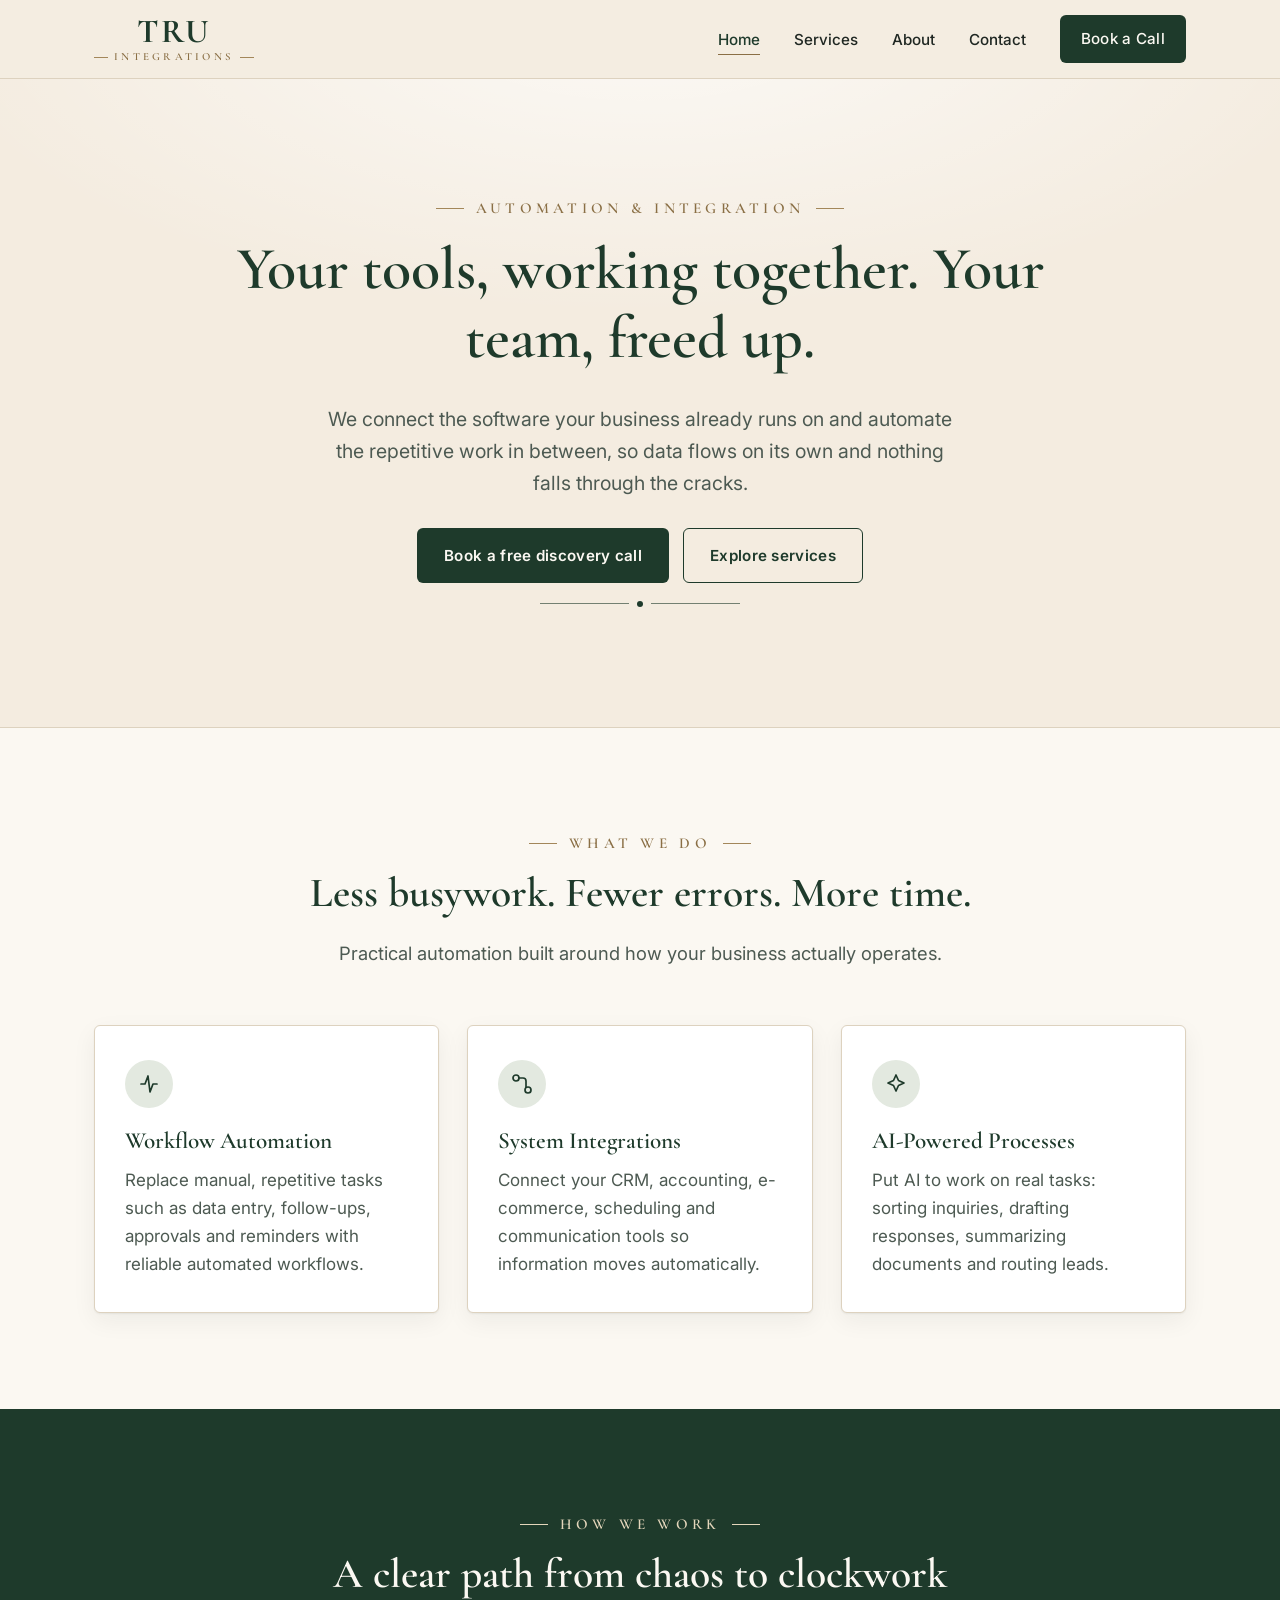
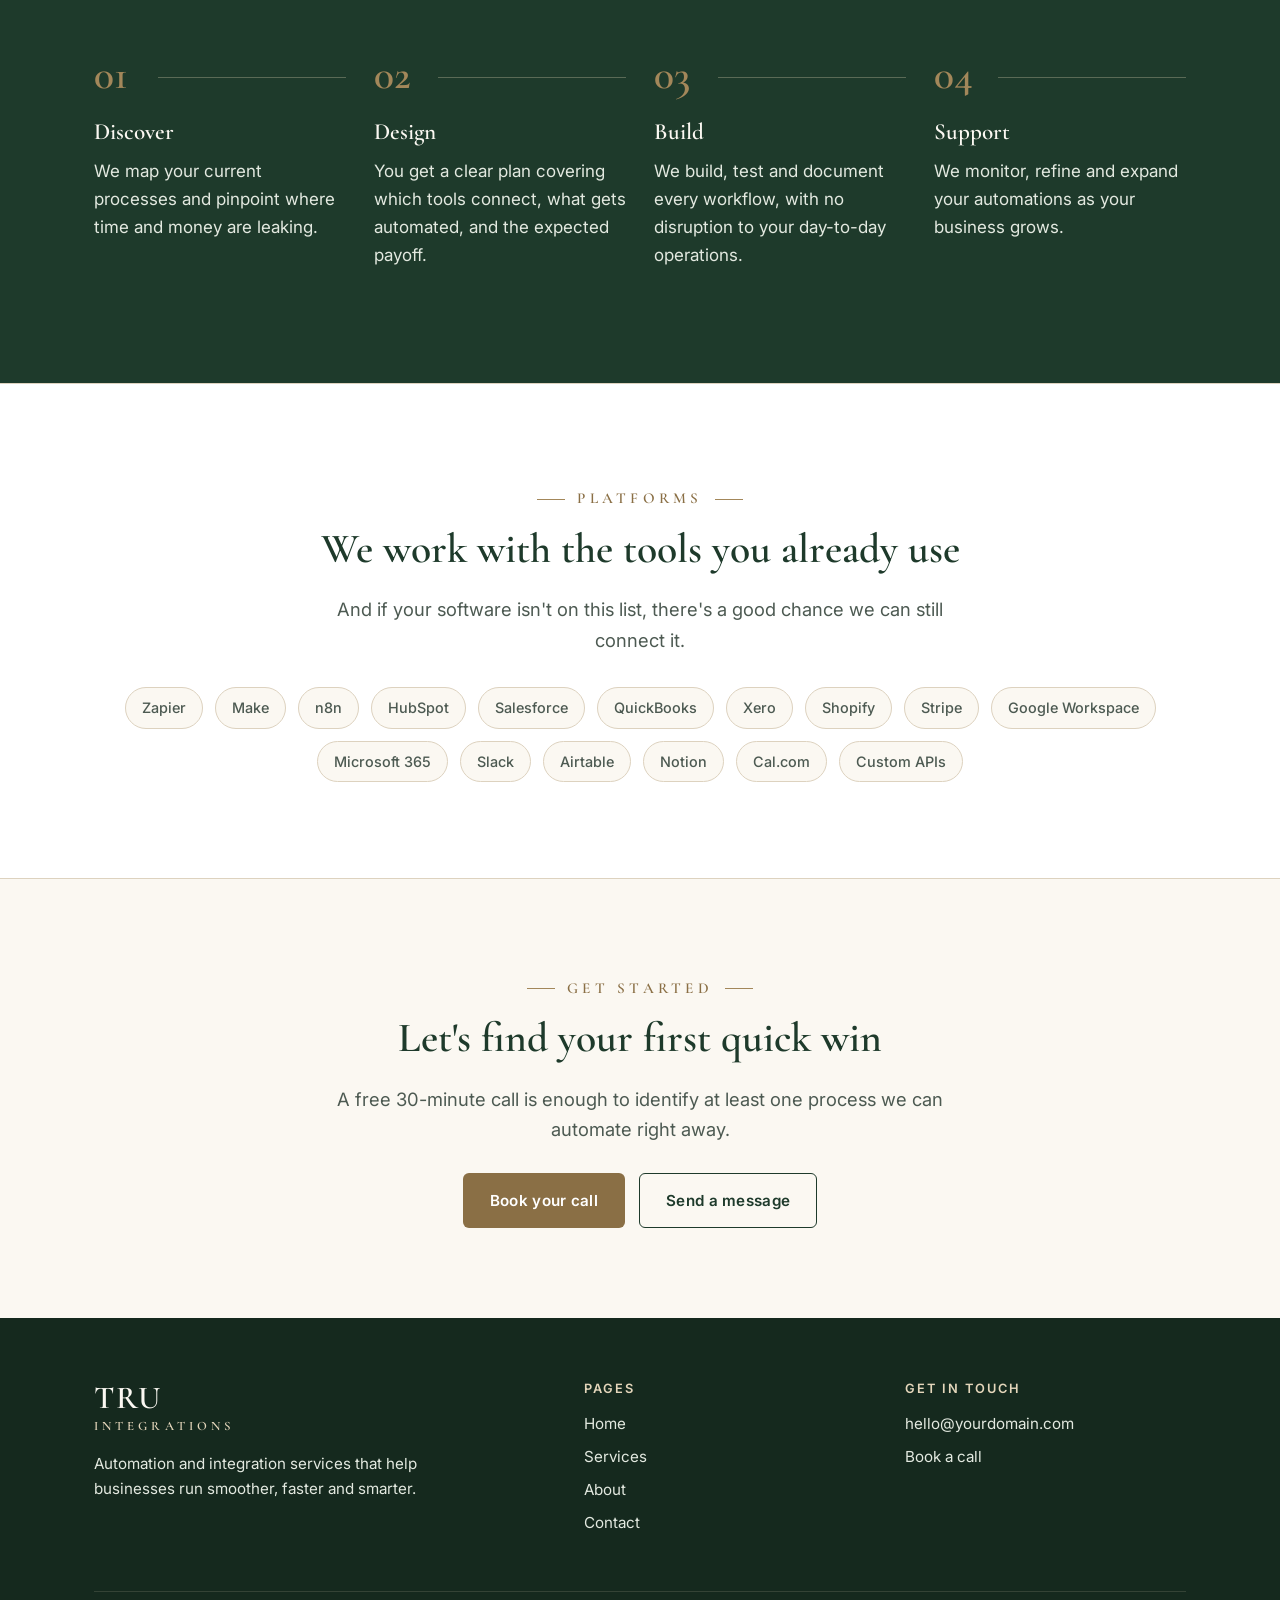
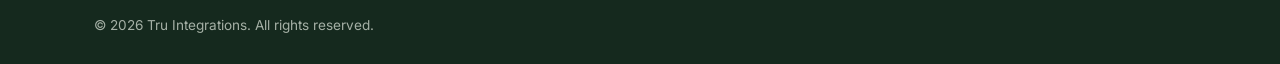
==== index.html @ 7b91d9fc "Initial commit: Tru Integrations static site" ====
<!doctype html>
<html lang="en">
<head>
  <meta charset="utf-8" />
  <meta name="viewport" content="width=device-width, initial-scale=1" />
  <title>Tru Integrations | Business Automation &amp; Integration Services</title>
  <meta name="description" content="Tru Integrations connects your business tools and automates repetitive work, so your team can focus on what matters." />
  <meta property="og:title" content="Tru Integrations" />
  <meta property="og:description" content="Automation and integration services for growing businesses." />
  <meta property="og:image" content="/assets/banner.jpg" />
  <meta name="theme-color" content="#1e3a2b" />
  <link rel="icon" href="/assets/favicon.svg" type="image/svg+xml" />
  <link rel="preconnect" href="https://fonts.googleapis.com" />
  <link rel="preconnect" href="https://fonts.gstatic.com" crossorigin />
  <link href="https://fonts.googleapis.com/css2?family=Cormorant+Garamond:wght@500;600;700&family=Inter:wght@400;500;600&display=swap" rel="stylesheet" />
  <link rel="stylesheet" href="/css/styles.css" />
</head>
<body>

  <header class="site-header">
    <nav class="container nav" aria-label="Main">
      <a class="brand" href="/" aria-label="Tru Integrations home"><span class="wm-top">TRU</span><span class="wm-sub">INTEGRATIONS</span></a>
      <button class="nav-toggle" aria-label="Toggle menu" aria-expanded="false"><span></span><span></span><span></span></button>
      <ul class="nav-links">
        <li><a href="/" aria-current="page">Home</a></li>
        <li><a href="/services.html">Services</a></li>
        <li><a href="/about.html">About</a></li>
        <li><a href="/contact.html">Contact</a></li>
        <li><a class="btn btn-primary" data-book href="/contact.html">Book a Call</a></li>
      </ul>
    </nav>
  </header>

  <main>
    <section class="hero center">
      <div class="container">
        <span class="eyebrow">Automation &amp; Integration</span>
        <h1>Your tools, working together. Your team, freed up.</h1>
        <p class="lede">We connect the software your business already runs on and automate the repetitive work in between, so data flows on its own and nothing falls through the cracks.</p>
        <div class="btn-row">
          <a class="btn btn-primary" data-book href="/contact.html">Book a free discovery call</a>
          <a class="btn btn-outline" href="/services.html">Explore services</a>
        </div>
        <div class="ornament"><span></span><i></i><span></span></div>
      </div>
    </section>

    <section>
      <div class="container">
        <div class="section-head center">
          <span class="eyebrow">What we do</span>
          <h2>Less busywork. Fewer errors. More time.</h2>
          <p class="lede">Practical automation built around how your business actually operates.</p>
        </div>
        <div class="grid grid-3">
          <article class="card">
            <div class="icon"><svg viewBox="0 0 24 24" fill="none" stroke="currentColor" stroke-width="1.7" stroke-linecap="round" stroke-linejoin="round"><path d="M4 12h4l3-8 2 16 3-8h4"/></svg></div>
            <h3>Workflow Automation</h3>
            <p>Replace manual, repetitive tasks such as data entry, follow-ups, approvals and reminders with reliable automated workflows.</p>
          </article>
          <article class="card">
            <div class="icon"><svg viewBox="0 0 24 24" fill="none" stroke="currentColor" stroke-width="1.7" stroke-linecap="round" stroke-linejoin="round"><circle cx="6" cy="6" r="3"/><circle cx="18" cy="18" r="3"/><path d="M9 6h4a3 3 0 0 1 3 3v6"/></svg></div>
            <h3>System Integrations</h3>
            <p>Connect your CRM, accounting, e-commerce, scheduling and communication tools so information moves automatically.</p>
          </article>
          <article class="card">
            <div class="icon"><svg viewBox="0 0 24 24" fill="none" stroke="currentColor" stroke-width="1.7" stroke-linecap="round" stroke-linejoin="round"><path d="M12 3l2.5 5.5L20 11l-5.5 2.5L12 19l-2.5-5.5L4 11l5.5-2.5z"/></svg></div>
            <h3>AI-Powered Processes</h3>
            <p>Put AI to work on real tasks: sorting inquiries, drafting responses, summarizing documents and routing leads.</p>
          </article>
        </div>
      </div>
    </section>

    <section class="section-dark">
      <div class="container">
        <div class="section-head center">
          <span class="eyebrow">How we work</span>
          <h2>A clear path from chaos to clockwork</h2>
        </div>
        <div class="grid grid-4 steps">
          <div class="step">
            <h3>Discover</h3>
            <p>We map your current processes and pinpoint where time and money are leaking.</p>
          </div>
          <div class="step">
            <h3>Design</h3>
            <p>You get a clear plan covering which tools connect, what gets automated, and the expected payoff.</p>
          </div>
          <div class="step">
            <h3>Build</h3>
            <p>We build, test and document every workflow, with no disruption to your day-to-day operations.</p>
          </div>
          <div class="step">
            <h3>Support</h3>
            <p>We monitor, refine and expand your automations as your business grows.</p>
          </div>
        </div>
      </div>
    </section>

    <section class="section-alt">
      <div class="container center">
        <span class="eyebrow">Platforms</span>
        <h2>We work with the tools you already use</h2>
        <p class="lede">And if your software isn't on this list, there's a good chance we can still connect it.</p>
        <div class="tools">
          <span>Zapier</span><span>Make</span><span>n8n</span><span>HubSpot</span><span>Salesforce</span>
          <span>QuickBooks</span><span>Xero</span><span>Shopify</span><span>Stripe</span><span>Google Workspace</span>
          <span>Microsoft 365</span><span>Slack</span><span>Airtable</span><span>Notion</span><span>Cal.com</span>
          <span>Custom APIs</span>
        </div>
      </div>
    </section>

    <section class="cta">
      <div class="container center">
        <span class="eyebrow">Get started</span>
        <h2>Let's find your first quick win</h2>
        <p class="lede">A free 30-minute call is enough to identify at least one process we can automate right away.</p>
        <div class="btn-row">
          <a class="btn btn-gold" data-book href="/contact.html">Book your call</a>
          <a class="btn btn-outline" href="/contact.html">Send a message</a>
        </div>
      </div>
    </section>
  </main>

  <footer class="site-footer">
    <div class="container">
      <div class="footer-grid">
        <div>
          <div class="footer-brand">TRU<small>INTEGRATIONS</small></div>
          <p style="margin-top:18px;max-width:340px">Automation and integration services that help businesses run smoother, faster and smarter.</p>
        </div>
        <div>
          <h4>Pages</h4>
          <ul>
            <li><a href="/">Home</a></li>
            <li><a href="/services.html">Services</a></li>
            <li><a href="/about.html">About</a></li>
            <li><a href="/contact.html">Contact</a></li>
          </ul>
        </div>
        <div>
          <h4>Get in touch</h4>
          <ul>
            <li><a href="mailto:hello@yourdomain.com">hello@yourdomain.com</a></li>
            <li><a data-book href="/contact.html">Book a call</a></li>
          </ul>
        </div>
      </div>
      <div class="footer-bottom">&copy; <span data-year></span> Tru Integrations. All rights reserved.</div>
    </div>
  </footer>

  <script src="/js/config.js"></script>
  <script src="/js/main.js"></script>
</body>
</html>
---- css/styles.css ----
/* ==========================================================
   Tru Integrations — site styles
   Palette pulled from the logo: forest green, antique gold, parchment
   ========================================================== */

:root {
  --green-900: #15291e;
  --green-800: #1e3a2b;   /* logo "TRU" */
  --green-700: #2a4d3a;
  --green-100: #e3e9e0;
  --gold-600: #8a6f45;    /* logo "INTEGRATIONS" */
  --gold-500: #a3875a;
  --gold-200: #e4d6bb;
  --cream-50: #fbf8f2;
  --cream-100: #f4ece0;   /* logo background */
  --cream-200: #ebe0cf;
  --ink: #1f2722;
  --ink-soft: #4d5a52;
  --line: #ddd2bf;
  --white: #ffffff;

  --serif: "Cormorant Garamond", Georgia, "Times New Roman", serif;
  --sans: "Inter", -apple-system, BlinkMacSystemFont, "Segoe UI", Roboto, sans-serif;

  --radius: 6px;
  --shadow: 0 1px 2px rgba(21, 41, 30, 0.06), 0 8px 24px rgba(21, 41, 30, 0.06);
  --max: 1140px;
}

*, *::before, *::after { box-sizing: border-box; }

html { scroll-behavior: smooth; }

body {
  margin: 0;
  font-family: var(--sans);
  font-size: 17px;
  line-height: 1.65;
  color: var(--ink);
  background: var(--cream-50);
  -webkit-font-smoothing: antialiased;
}

img { max-width: 100%; display: block; }

a { color: var(--green-700); }
a:hover { color: var(--gold-600); }

h1, h2, h3, h4 {
  font-family: var(--serif);
  font-weight: 600;
  color: var(--green-800);
  line-height: 1.15;
  margin: 0 0 0.5em;
}
h1 { font-size: clamp(2.4rem, 5vw, 3.75rem); }
h2 { font-size: clamp(1.9rem, 3.4vw, 2.6rem); }
h3 { font-size: 1.45rem; }

p { margin: 0 0 1em; }

.container {
  width: 100%;
  max-width: var(--max);
  margin: 0 auto;
  padding: 0 24px;
}

.eyebrow {
  display: inline-flex;
  align-items: center;
  gap: 12px;
  font-family: var(--serif);
  font-size: 0.95rem;
  font-weight: 600;
  letter-spacing: 0.28em;
  text-transform: uppercase;
  color: var(--gold-600);
  margin-bottom: 14px;
}
.eyebrow::before,
.eyebrow::after {
  content: "";
  width: 28px;
  height: 1px;
  background: var(--gold-500);
}
.eyebrow.left::before { display: none; }

.lede { font-size: 1.15rem; color: var(--ink-soft); max-width: 640px; }
.center { text-align: center; }
.center .lede { margin-left: auto; margin-right: auto; }

/* ---------- Ornamental divider (echoes the logo) ---------- */
.ornament {
  display: flex;
  align-items: center;
  justify-content: center;
  gap: 8px;
  margin: 18px auto 0;
  width: 200px;
}
.ornament span { flex: 1; height: 1px; background: var(--green-800); opacity: .6; }
.ornament i {
  width: 6px; height: 6px; border-radius: 50%;
  background: var(--green-800);
}

/* ---------- Buttons ---------- */
.btn {
  display: inline-block;
  font-family: var(--sans);
  font-size: 0.95rem;
  font-weight: 600;
  letter-spacing: 0.02em;
  text-decoration: none;
  padding: 14px 26px;
  border-radius: var(--radius);
  border: 1px solid transparent;
  cursor: pointer;
  transition: background .2s, color .2s, border-color .2s, transform .2s;
}
.btn:hover { transform: translateY(-1px); }
.btn-primary { background: var(--green-800); color: var(--cream-50); }
.btn-primary:hover { background: var(--green-900); color: var(--white); }
.btn-gold { background: var(--gold-600); color: var(--white); }
.btn-gold:hover { background: #765d37; color: var(--white); }
.btn-outline { border-color: var(--green-800); color: var(--green-800); background: transparent; }
.btn-outline:hover { background: var(--green-800); color: var(--cream-50); }
.btn-light { border-color: var(--gold-200); color: var(--cream-50); background: transparent; }
.btn-light:hover { background: var(--cream-50); color: var(--green-800); }

.btn-row { display: flex; flex-wrap: wrap; gap: 14px; margin-top: 28px; }
.center .btn-row { justify-content: center; }

/* ---------- Header ---------- */
.site-header {
  position: sticky;
  top: 0;
  z-index: 50;
  background: rgba(244, 236, 224, 0.94);
  backdrop-filter: saturate(140%) blur(8px);
  border-bottom: 1px solid var(--line);
}
.nav {
  display: flex;
  align-items: center;
  justify-content: space-between;
  height: 78px;
}
.brand {
  display: inline-flex;
  flex-direction: column;
  align-items: center;
  text-decoration: none;
  line-height: 1;
}
.brand .wm-top {
  font-family: var(--serif);
  font-size: 2.1rem;
  font-weight: 700;
  letter-spacing: 0.08em;
  color: var(--green-800);
}
.brand .wm-sub {
  display: flex;
  align-items: center;
  gap: 6px;
  margin-top: 3px;
  font-family: var(--serif);
  font-size: 0.68rem;
  font-weight: 600;
  letter-spacing: 0.3em;
  color: var(--gold-600);
}
.brand .wm-sub::before,
.brand .wm-sub::after {
  content: "";
  width: 14px;
  height: 1px;
  background: var(--gold-500);
}
.brand:hover .wm-top { color: var(--green-900); }
.nav-links {
  display: flex;
  align-items: center;
  gap: 34px;
  list-style: none;
  margin: 0;
  padding: 0;
}
.nav-links a {
  font-size: 0.95rem;
  font-weight: 500;
  color: var(--ink);
  text-decoration: none;
  position: relative;
  padding: 6px 0;
}
.nav-links a::after {
  content: "";
  position: absolute;
  left: 0; right: 0; bottom: 0;
  height: 1px;
  background: var(--gold-600);
  transform: scaleX(0);
  transition: transform .2s;
}
.nav-links a:hover::after,
.nav-links a[aria-current="page"]::after { transform: scaleX(1); }
.nav-links a[aria-current="page"] { color: var(--green-800); }
.nav-links .btn { padding: 10px 20px; color: var(--cream-50); }
.nav-links .btn::after { display: none; }

.nav-toggle {
  display: none;
  background: none;
  border: 0;
  padding: 8px;
  cursor: pointer;
}
.nav-toggle span {
  display: block;
  width: 24px;
  height: 2px;
  margin: 5px 0;
  background: var(--green-800);
  transition: transform .2s, opacity .2s;
}

@media (max-width: 860px) {
  .nav-toggle { display: block; }
  .nav-links {
    position: absolute;
    top: 78px; left: 0; right: 0;
    flex-direction: column;
    align-items: stretch;
    gap: 0;
    background: var(--cream-100);
    border-bottom: 1px solid var(--line);
    padding: 8px 24px 20px;
    display: none;
  }
  .nav-links.open { display: flex; }
  .nav-links li a { display: block; padding: 14px 0; border-bottom: 1px solid var(--line); }
  .nav-links li:last-child a { border: 0; margin-top: 14px; text-align: center; }
  .nav-toggle[aria-expanded="true"] span:nth-child(1) { transform: translateY(7px) rotate(45deg); }
  .nav-toggle[aria-expanded="true"] span:nth-child(2) { opacity: 0; }
  .nav-toggle[aria-expanded="true"] span:nth-child(3) { transform: translateY(-7px) rotate(-45deg); }
}

/* ---------- Hero ---------- */
.hero {
  background:
    radial-gradient(1200px 500px at 50% -10%, rgba(255,255,255,.7), transparent 60%),
    var(--cream-100);
  padding: 110px 0 120px;
  border-bottom: 1px solid var(--line);
}
.hero h1 { max-width: 820px; margin-left: auto; margin-right: auto; }
.hero .lede { font-size: 1.22rem; }

.page-hero {
  background: var(--cream-100);
  padding: 80px 0 70px;
  border-bottom: 1px solid var(--line);
}

/* ---------- Sections ---------- */
section { padding: 96px 0; }
.section-alt { background: var(--white); border-top: 1px solid var(--line); border-bottom: 1px solid var(--line); }
.section-dark {
  background: var(--green-800);
  color: var(--cream-100);
}
.section-dark h2, .section-dark h3 { color: var(--cream-50); }
.section-dark .eyebrow { color: var(--gold-200); }
.section-dark .eyebrow::before, .section-dark .eyebrow::after { background: var(--gold-200); }
.section-dark .lede { color: var(--green-100); }

.section-head { margin-bottom: 56px; }

/* ---------- Cards / grids ---------- */
.grid { display: grid; gap: 28px; }
.grid-3 { grid-template-columns: repeat(3, 1fr); }
.grid-2 { grid-template-columns: repeat(2, 1fr); }
@media (max-width: 960px) { .grid-3 { grid-template-columns: repeat(2, 1fr); } }
@media (max-width: 680px) { .grid-3, .grid-2 { grid-template-columns: 1fr; } }

.card {
  background: var(--white);
  border: 1px solid var(--line);
  border-radius: var(--radius);
  padding: 34px 30px;
  box-shadow: var(--shadow);
  transition: transform .2s, border-color .2s;
}
.card:hover { transform: translateY(-3px); border-color: var(--gold-500); }
.card p { color: var(--ink-soft); margin-bottom: 0; }
.card .icon {
  width: 48px; height: 48px;
  display: grid; place-items: center;
  border-radius: 50%;
  background: var(--green-100);
  color: var(--green-800);
  margin-bottom: 20px;
}
.card .icon svg { width: 24px; height: 24px; }

/* ---------- Steps ---------- */
.steps { counter-reset: step; }
.step { position: relative; padding-top: 64px; }
.step::before {
  counter-increment: step;
  content: "0" counter(step);
  position: absolute;
  top: 0; left: 0;
  font-family: var(--serif);
  font-size: 2.6rem;
  font-weight: 600;
  color: var(--gold-500);
  line-height: 1;
}
.step::after {
  content: "";
  position: absolute;
  top: 22px; left: 64px; right: 0;
  height: 1px;
  background: var(--line);
}
.section-dark .step::after { background: rgba(228, 214, 187, .3); }
.section-dark .step p { color: var(--green-100); }
.grid-4 { grid-template-columns: repeat(4, 1fr); }
@media (max-width: 960px) { .grid-4 { grid-template-columns: repeat(2, 1fr); } }
@media (max-width: 560px) { .grid-4 { grid-template-columns: 1fr; } }

/* ---------- Tool strip ---------- */
.tools {
  display: flex;
  flex-wrap: wrap;
  justify-content: center;
  gap: 12px;
  margin-top: 32px;
}
.tools span {
  font-size: 0.9rem;
  font-weight: 500;
  padding: 8px 16px;
  border: 1px solid var(--line);
  border-radius: 999px;
  background: var(--cream-50);
  color: var(--ink-soft);
}

/* ---------- Services detail ---------- */
.service {
  display: grid;
  grid-template-columns: 1fr 1.3fr;
  gap: 56px;
  padding: 56px 0;
  border-bottom: 1px solid var(--line);
}
.service:last-child { border-bottom: 0; }
.service .num {
  font-family: var(--serif);
  font-size: 1rem;
  letter-spacing: 0.2em;
  color: var(--gold-600);
}
.service ul { margin: 0; padding: 0; list-style: none; }
.service li {
  position: relative;
  padding: 10px 0 10px 28px;
  border-bottom: 1px dashed var(--line);
  color: var(--ink-soft);
}
.service li:last-child { border-bottom: 0; }
.service li::before {
  content: "";
  position: absolute;
  left: 4px; top: 20px;
  width: 7px; height: 7px;
  border-radius: 50%;
  background: var(--gold-500);
}
@media (max-width: 800px) { .service { grid-template-columns: 1fr; gap: 20px; } }

/* ---------- About ---------- */
.split {
  display: grid;
  grid-template-columns: 1fr 1fr;
  gap: 64px;
  align-items: center;
}
@media (max-width: 860px) { .split { grid-template-columns: 1fr; gap: 36px; } }
.frame {
  border: 1px solid var(--line);
  padding: 14px;
  background: var(--white);
  border-radius: var(--radius);
  box-shadow: var(--shadow);
}
.frame img { border-radius: 3px; }

.values .card h3 { font-size: 1.3rem; }

/* ---------- CTA band ---------- */
.cta {
  text-align: center;
  padding: 90px 0;
}

/* ---------- Contact ---------- */
.contact-grid {
  display: grid;
  grid-template-columns: 1.1fr 0.9fr;
  gap: 48px;
  align-items: start;
}
@media (max-width: 900px) { .contact-grid { grid-template-columns: 1fr; } }

.form-card { padding: 40px; }
.form-card:hover { transform: none; }
.field { margin-bottom: 20px; }
.field-row { display: grid; grid-template-columns: 1fr 1fr; gap: 18px; }
@media (max-width: 560px) { .field-row { grid-template-columns: 1fr; } }
label {
  display: block;
  font-size: 0.88rem;
  font-weight: 600;
  margin-bottom: 6px;
  color: var(--green-800);
}
label .opt { font-weight: 400; color: var(--ink-soft); }
input, select, textarea {
  width: 100%;
  font: inherit;
  font-size: 1rem;
  color: var(--ink);
  padding: 12px 14px;
  background: var(--cream-50);
  border: 1px solid var(--line);
  border-radius: var(--radius);
  transition: border-color .2s, box-shadow .2s;
}
textarea { min-height: 140px; resize: vertical; }
input:focus, select:focus, textarea:focus {
  outline: none;
  border-color: var(--green-700);
  box-shadow: 0 0 0 3px rgba(42, 77, 58, .15);
  background: var(--white);
}
.hidden { position: absolute; left: -9999px; }

.form-status {
  display: none;
  margin-top: 18px;
  padding: 14px 16px;
  border-radius: var(--radius);
  font-size: 0.95rem;
}
.form-status.success { display: block; background: var(--green-100); color: var(--green-800); }
.form-status.error { display: block; background: #f6e3dc; color: #7a2e17; }

.side-card { background: var(--green-800); color: var(--cream-100); border: 0; }
.side-card:hover { transform: none; }
.side-card h3 { color: var(--cream-50); }
.side-card p { color: var(--green-100); }
.side-card + .side-card { margin-top: 24px; }
.side-card a { color: var(--gold-200); }
.contact-list { list-style: none; padding: 0; margin: 18px 0 0; }
.contact-list li { padding: 8px 0; border-top: 1px solid rgba(228, 214, 187, .2); }

.cal-embed {
  margin-top: 40px;
  min-height: 640px;
  border: 1px solid var(--line);
  border-radius: var(--radius);
  background: var(--white);
  overflow: hidden;
}

/* ---------- Footer ---------- */
.site-footer {
  background: var(--green-900);
  color: var(--green-100);
  padding: 64px 0 28px;
  font-size: 0.95rem;
}
.footer-grid {
  display: grid;
  grid-template-columns: 1.6fr 1fr 1fr;
  gap: 40px;
}
@media (max-width: 760px) { .footer-grid { grid-template-columns: 1fr; } }
.footer-brand {
  font-family: var(--serif);
  font-size: 2rem;
  font-weight: 600;
  color: var(--cream-50);
  letter-spacing: 0.06em;
  line-height: 1;
}
.footer-brand small {
  display: block;
  font-size: 0.8rem;
  letter-spacing: 0.32em;
  color: var(--gold-200);
  margin-top: 6px;
}
.site-footer h4 {
  font-family: var(--sans);
  font-size: 0.8rem;
  letter-spacing: 0.16em;
  text-transform: uppercase;
  color: var(--gold-200);
  margin-bottom: 14px;
}
.site-footer ul { list-style: none; margin: 0; padding: 0; }
.site-footer li { margin-bottom: 8px; }
.site-footer a { color: var(--green-100); text-decoration: none; }
.site-footer a:hover { color: var(--white); }
.footer-bottom {
  margin-top: 48px;
  padding-top: 22px;
  border-top: 1px solid rgba(228, 214, 187, .15);
  font-size: 0.85rem;
  color: rgba(227, 233, 224, .7);
}
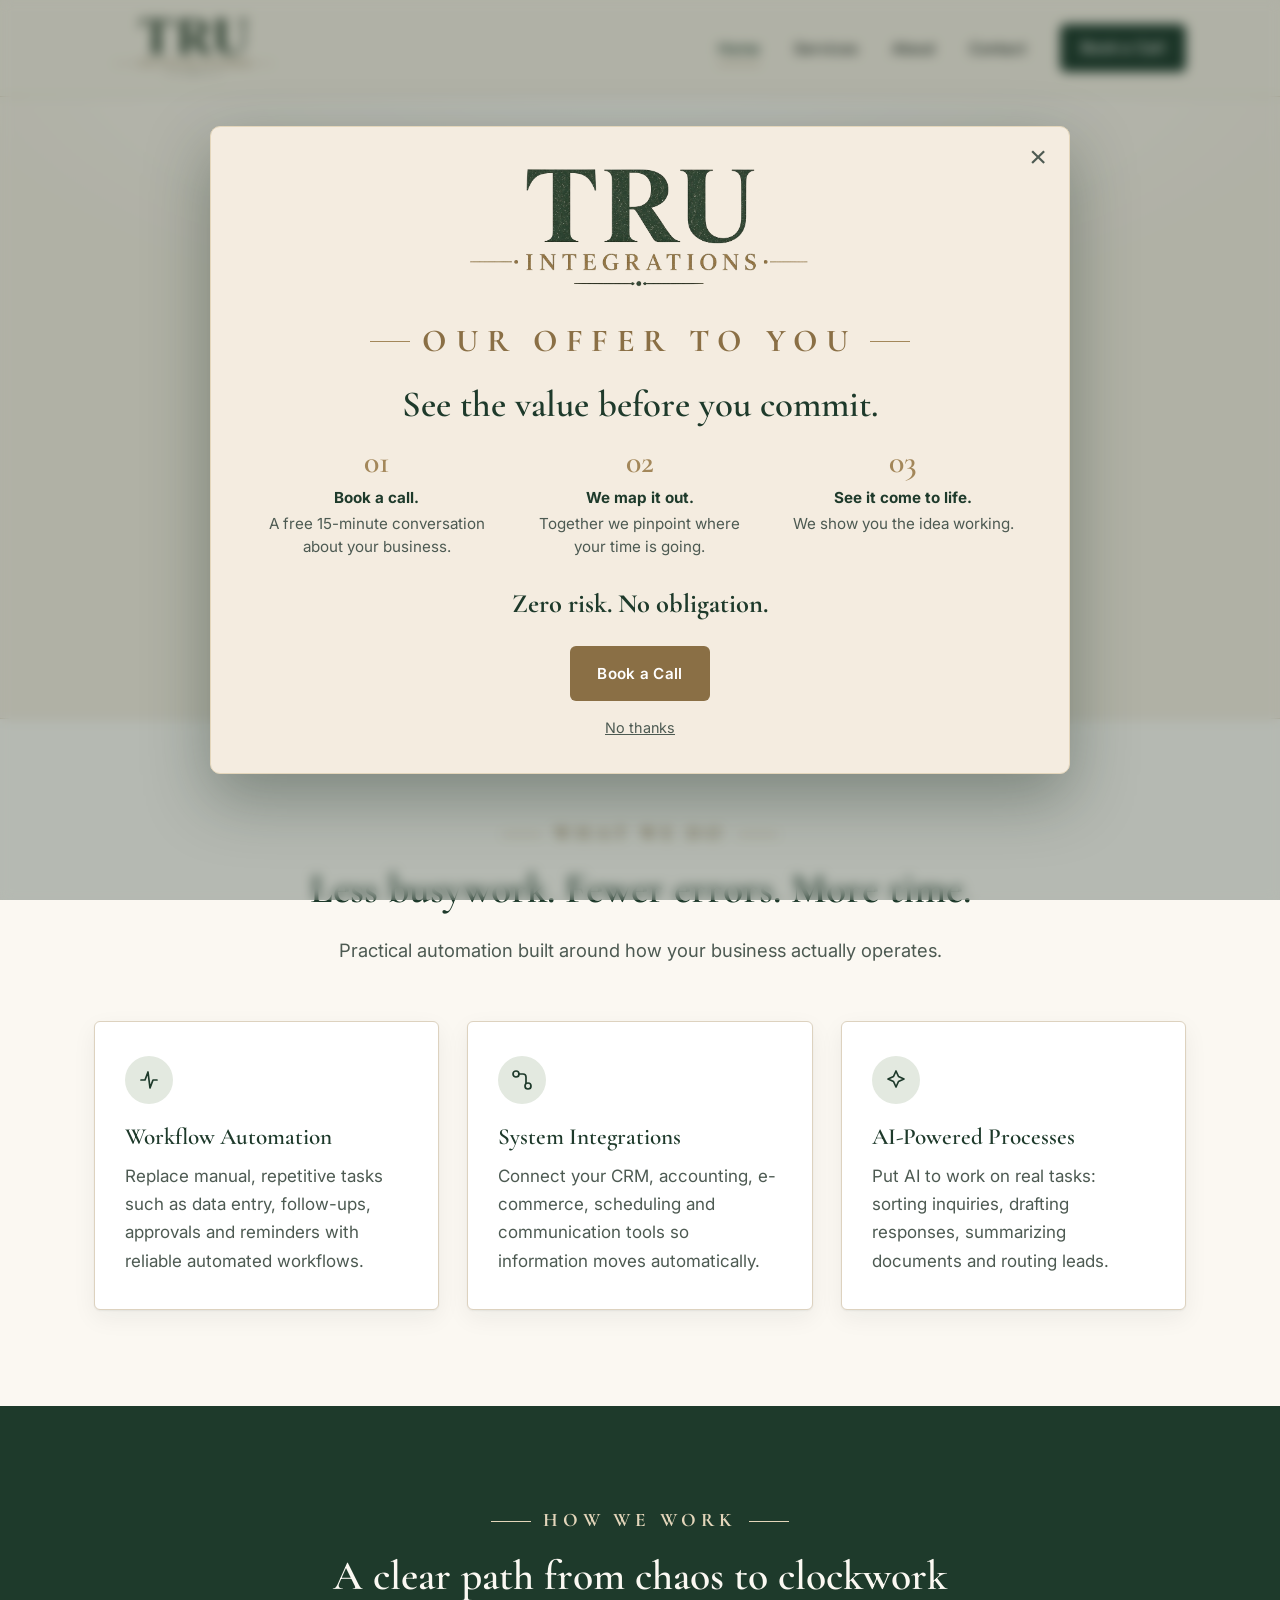
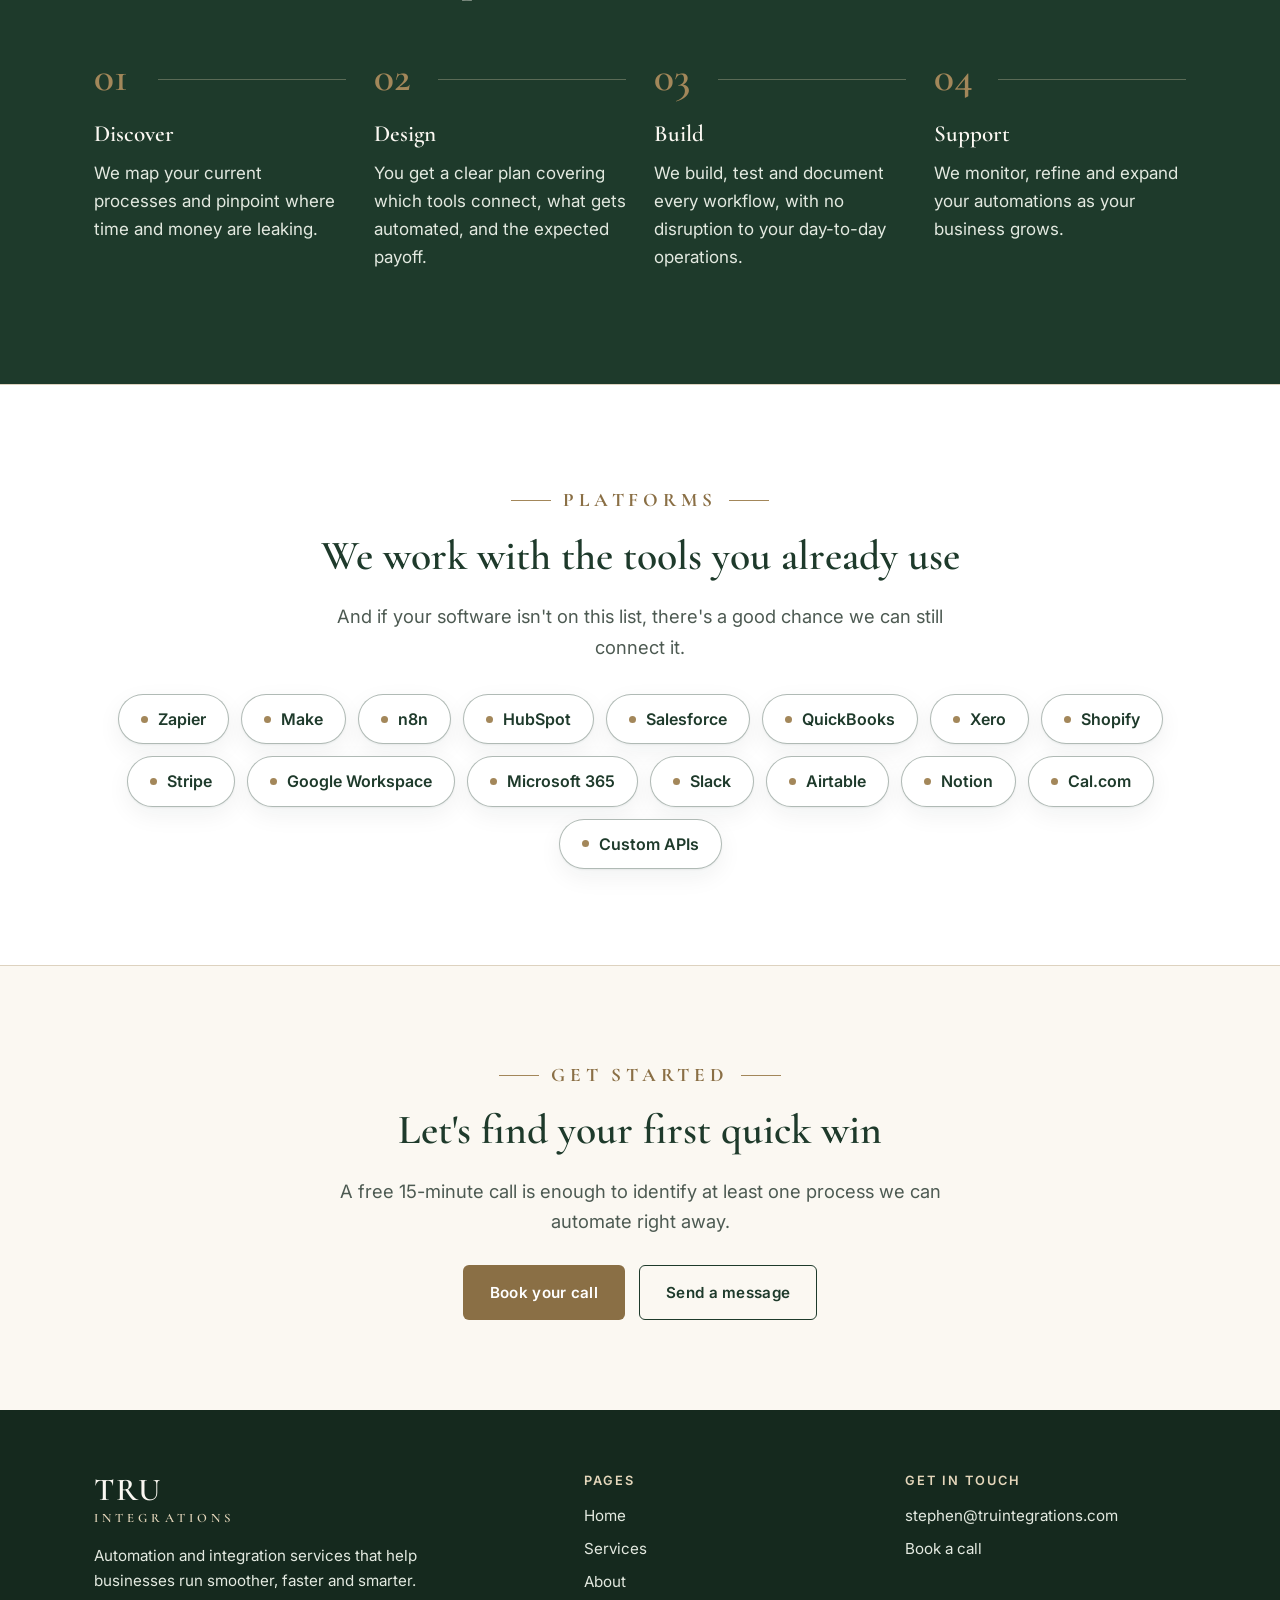
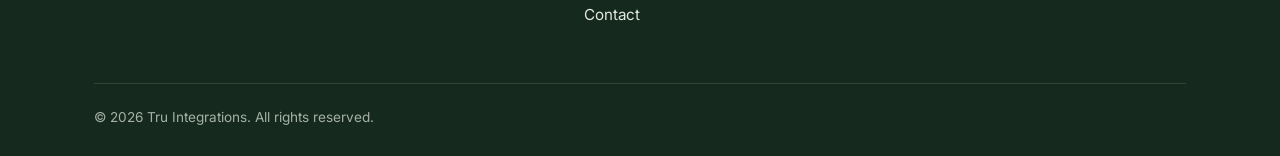
==== commit 0c0d06c9: "Refresh site: new logo, copy, offer pop-up, founder photo, contact layout - Header uses new logo ima" ====
--- a/index.html
+++ b/index.html
@@ -19,7 +19,7 @@
 
   <header class="site-header">
     <nav class="container nav" aria-label="Main">
-      <a class="brand" href="/" aria-label="Tru Integrations home"><span class="wm-top">TRU</span><span class="wm-sub">INTEGRATIONS</span></a>
+      <a class="brand" href="/" aria-label="Tru Integrations home"><img src="/assets/logo.png" alt="Tru Integrations" width="1364" height="409" /></a>
       <button class="nav-toggle" aria-label="Toggle menu" aria-expanded="false"><span></span><span></span><span></span></button>
       <ul class="nav-links">
         <li><a href="/" aria-current="page">Home</a></li>
@@ -35,8 +35,8 @@
     <section class="hero center">
       <div class="container">
         <span class="eyebrow">Automation &amp; Integration</span>
-        <h1>Your tools, working together. Your team, freed up.</h1>
-        <p class="lede">We connect the software your business already runs on and automate the repetitive work in between, so data flows on its own and nothing falls through the cracks.</p>
+        <h1>Reclaim your time. Reinvest it for growth.</h1>
+        <p class="lede">Thoughtful integration and automation that brings your systems into step, so your business runs clear, quiet and efficient.</p>
         <div class="btn-row">
           <a class="btn btn-primary" data-book href="/contact.html">Book a free discovery call</a>
           <a class="btn btn-outline" href="/services.html">Explore services</a>
@@ -117,7 +117,7 @@
       <div class="container center">
         <span class="eyebrow">Get started</span>
         <h2>Let's find your first quick win</h2>
-        <p class="lede">A free 30-minute call is enough to identify at least one process we can automate right away.</p>
+        <p class="lede">A free 15-minute call is enough to identify at least one process we can automate right away.</p>
         <div class="btn-row">
           <a class="btn btn-gold" data-book href="/contact.html">Book your call</a>
           <a class="btn btn-outline" href="/contact.html">Send a message</a>
@@ -145,7 +145,7 @@
         <div>
           <h4>Get in touch</h4>
           <ul>
-            <li><a href="mailto:hello@yourdomain.com">hello@yourdomain.com</a></li>
+            <li><a href="mailto:stephen@truintegrations.com">stephen@truintegrations.com</a></li>
             <li><a data-book href="/contact.html">Book a call</a></li>
           </ul>
         </div>
--- a/css/styles.css
+++ b/css/styles.css
@@ -41,7 +41,7 @@
   -webkit-font-smoothing: antialiased;
 }
 
-img { max-width: 100%; display: block; }
+img { max-width: 100%; height: auto; display: block; }
 
 a { color: var(--green-700); }
 a:hover { color: var(--gold-600); }
@@ -71,17 +71,17 @@
   align-items: center;
   gap: 12px;
   font-family: var(--serif);
-  font-size: 0.95rem;
-  font-weight: 600;
-  letter-spacing: 0.28em;
+  font-size: 1.2rem;
+  font-weight: 700;
+  letter-spacing: 0.26em;
   text-transform: uppercase;
   color: var(--gold-600);
-  margin-bottom: 14px;
+  margin-bottom: 16px;
 }
 .eyebrow::before,
 .eyebrow::after {
   content: "";
-  width: 28px;
+  width: 40px;
   height: 1px;
   background: var(--gold-500);
 }
@@ -146,7 +146,7 @@
   display: flex;
   align-items: center;
   justify-content: space-between;
-  height: 78px;
+  height: 96px;
 }
 .brand {
   display: inline-flex;
@@ -155,32 +155,12 @@
   text-decoration: none;
   line-height: 1;
 }
-.brand .wm-top {
-  font-family: var(--serif);
-  font-size: 2.1rem;
-  font-weight: 700;
-  letter-spacing: 0.08em;
-  color: var(--green-800);
-}
-.brand .wm-sub {
-  display: flex;
-  align-items: center;
-  gap: 6px;
-  margin-top: 3px;
-  font-family: var(--serif);
-  font-size: 0.68rem;
-  font-weight: 600;
-  letter-spacing: 0.3em;
-  color: var(--gold-600);
-}
-.brand .wm-sub::before,
-.brand .wm-sub::after {
-  content: "";
-  width: 14px;
-  height: 1px;
-  background: var(--gold-500);
-}
-.brand:hover .wm-top { color: var(--green-900); }
+.brand img {
+  height: 60px;
+  width: auto;
+  transition: opacity .2s;
+}
+.brand:hover img { opacity: .85; }
 .nav-links {
   display: flex;
   align-items: center;
@@ -230,9 +210,10 @@
 
 @media (max-width: 860px) {
   .nav-toggle { display: block; }
+  .brand img { height: 50px; }
   .nav-links {
     position: absolute;
-    top: 78px; left: 0; right: 0;
+    top: 96px; left: 0; right: 0;
     flex-direction: column;
     align-items: stretch;
     gap: 0;
@@ -257,7 +238,7 @@
   padding: 110px 0 120px;
   border-bottom: 1px solid var(--line);
 }
-.hero h1 { max-width: 820px; margin-left: auto; margin-right: auto; }
+.hero h1 { text-wrap: balance; max-width: 820px; margin-left: auto; margin-right: auto; }
 .hero .lede { font-size: 1.22rem; }
 
 .page-hero {
@@ -343,14 +324,32 @@
   margin-top: 32px;
 }
 .tools span {
-  font-size: 0.9rem;
-  font-weight: 500;
-  padding: 8px 16px;
-  border: 1px solid var(--line);
+  display: inline-flex;
+  align-items: center;
+  gap: 10px;
+  font-size: 1rem;
+  font-weight: 600;
+  padding: 11px 22px;
+  border: 1px solid rgba(30, 58, 43, .35);
   border-radius: 999px;
-  background: var(--cream-50);
-  color: var(--ink-soft);
-}
+  background: var(--white);
+  color: var(--green-800);
+  box-shadow: var(--shadow);
+  transition: transform .2s, background .2s, color .2s, border-color .2s;
+}
+.tools span::before {
+  content: "";
+  width: 7px; height: 7px;
+  border-radius: 50%;
+  background: var(--gold-500);
+}
+.tools span:hover {
+  transform: translateY(-2px);
+  background: var(--green-800);
+  border-color: var(--green-800);
+  color: var(--cream-50);
+}
+.tools span:hover::before { background: var(--gold-200); }
 
 /* ---------- Services detail ---------- */
 .service {
@@ -363,9 +362,11 @@
 .service:last-child { border-bottom: 0; }
 .service .num {
   font-family: var(--serif);
-  font-size: 1rem;
-  letter-spacing: 0.2em;
-  color: var(--gold-600);
+  font-size: 2rem;
+  font-weight: 600;
+  line-height: 1;
+  color: var(--gold-500);
+  margin-bottom: 14px;
 }
 .service ul { margin: 0; padding: 0; list-style: none; }
 .service li {
@@ -401,6 +402,36 @@
   box-shadow: var(--shadow);
 }
 .frame img { border-radius: 3px; }
+.founder {
+  margin: 0;
+  padding: 0;
+  border: 0;
+  background: none;
+  box-shadow: none;
+}
+.founder img { border-radius: 0; }
+.founder figcaption {
+  padding: 20px 0 8px;
+  text-align: center;
+}
+.founder-name {
+  display: block;
+  font-family: var(--serif);
+  font-size: 1.9rem;
+  font-weight: 600;
+  line-height: 1.1;
+  color: var(--green-800);
+}
+.founder-role {
+  display: block;
+  margin-top: 6px;
+  font-family: var(--serif);
+  font-size: 0.95rem;
+  font-weight: 600;
+  letter-spacing: 0.28em;
+  text-transform: uppercase;
+  color: #5e4626;
+}
 
 .values .card h3 { font-size: 1.3rem; }
 
@@ -411,13 +442,14 @@
 }
 
 /* ---------- Contact ---------- */
-.contact-grid {
+.contact-options {
   display: grid;
-  grid-template-columns: 1.1fr 0.9fr;
-  gap: 48px;
-  align-items: start;
-}
-@media (max-width: 900px) { .contact-grid { grid-template-columns: 1fr; } }
+  grid-template-columns: 1fr 1fr;
+  gap: 28px;
+  align-items: stretch;
+}
+@media (max-width: 760px) { .contact-options { grid-template-columns: 1fr; } }
+.contact-form-wrap { max-width: 820px; margin-top: 64px; }
 
 .form-card { padding: 40px; }
 .form-card:hover { transform: none; }
@@ -466,8 +498,17 @@
 .side-card:hover { transform: none; }
 .side-card h3 { color: var(--cream-50); }
 .side-card p { color: var(--green-100); }
-.side-card + .side-card { margin-top: 24px; }
 .side-card a { color: var(--gold-200); }
+.side-card .btn { color: var(--white); }
+.book-card {
+  display: flex;
+  flex-direction: column;
+  align-items: center;
+  text-align: center;
+}
+.book-card p { max-width: 380px; margin-bottom: 24px; }
+.book-card .btn { margin-top: auto; padding: 12px 28px; }
+.book-card .contact-list { width: 100%; margin-top: 4px; }
 .contact-list { list-style: none; padding: 0; margin: 18px 0 0; }
 .contact-list li { padding: 8px 0; border-top: 1px solid rgba(228, 214, 187, .2); }
 
@@ -478,6 +519,114 @@
   border-radius: var(--radius);
   background: var(--white);
   overflow: hidden;
+}
+
+/* ---------- Offer pop-up ---------- */
+.offer {
+  position: fixed;
+  inset: 0;
+  z-index: 100;
+  display: grid;
+  place-items: center;
+  padding: 16px;
+  opacity: 0;
+  transition: opacity .25s;
+}
+.offer.open { opacity: 1; }
+.offer[hidden] { display: none; }
+.offer-backdrop {
+  position: absolute;
+  inset: 0;
+  background: rgba(21, 41, 30, .3);
+  backdrop-filter: blur(6px);
+  -webkit-backdrop-filter: blur(6px);
+}
+.offer-panel {
+  position: relative;
+  width: 100%;
+  max-width: 860px;
+  max-height: calc(100vh - 32px);
+  overflow-y: auto;
+  background: var(--cream-100);
+  border: 1px solid var(--gold-200);
+  border-radius: 10px;
+  box-shadow: 0 24px 64px rgba(21, 41, 30, .35);
+  padding: 40px 48px 32px;
+  text-align: center;
+  transform: translateY(12px);
+  transition: transform .25s;
+}
+.offer.open .offer-panel { transform: none; }
+.offer-panel:focus { outline: none; }
+.offer-x {
+  position: absolute;
+  top: 10px; right: 14px;
+  background: none;
+  border: 0;
+  font-size: 1.9rem;
+  line-height: 1;
+  color: var(--ink-soft);
+  cursor: pointer;
+  padding: 4px 8px;
+}
+.offer-x:hover { color: var(--green-800); }
+.offer-logo { width: 420px; max-width: 100%; height: auto; margin: 0 auto 22px; }
+.offer-panel .eyebrow { font-size: 2rem; }
+.offer-panel h2 { font-size: clamp(1.8rem, 5vw, 2.3rem); margin-bottom: 20px; text-wrap: balance; }
+.offer-steps {
+  list-style: none;
+  counter-reset: offer;
+  display: grid;
+  grid-template-columns: repeat(3, 1fr);
+  gap: 28px;
+  margin: 0 0 24px;
+  padding: 0;
+}
+.offer-steps li {
+  counter-increment: offer;
+  font-size: 0.95rem;
+  line-height: 1.55;
+  color: var(--ink-soft);
+}
+.offer-steps li::before {
+  content: "0" counter(offer);
+  display: block;
+  font-family: var(--serif);
+  font-size: 2rem;
+  font-weight: 600;
+  line-height: 1;
+  color: var(--gold-500);
+  margin-bottom: 8px;
+}
+.offer-steps strong { display: block; color: var(--green-800); margin-bottom: 2px; }
+.offer-guarantee {
+  font-family: var(--serif);
+  font-size: 1.65rem;
+  font-weight: 700;
+  color: var(--green-800);
+  margin-bottom: 20px;
+}
+.offer-dismiss {
+  display: block;
+  margin: 14px auto 0;
+  background: none;
+  border: 0;
+  font: inherit;
+  font-size: 0.9rem;
+  color: var(--ink-soft);
+  text-decoration: underline;
+  cursor: pointer;
+}
+@media (max-width: 560px) {
+  .offer-panel { padding: 40px 22px 26px; }
+  .offer-logo { width: 260px; }
+  .offer-panel .eyebrow { font-size: 1.4rem; letter-spacing: 0.18em; }
+  .offer-panel .eyebrow::before, .offer-panel .eyebrow::after { display: none; }
+  .offer-guarantee { font-size: 1.4rem; }
+  .offer-steps { grid-template-columns: 1fr; gap: 16px; }
+}
+@media (prefers-reduced-motion: reduce) {
+  .offer, .offer-panel { transition: none; }
 }
 
 /* ---------- Footer ---------- */
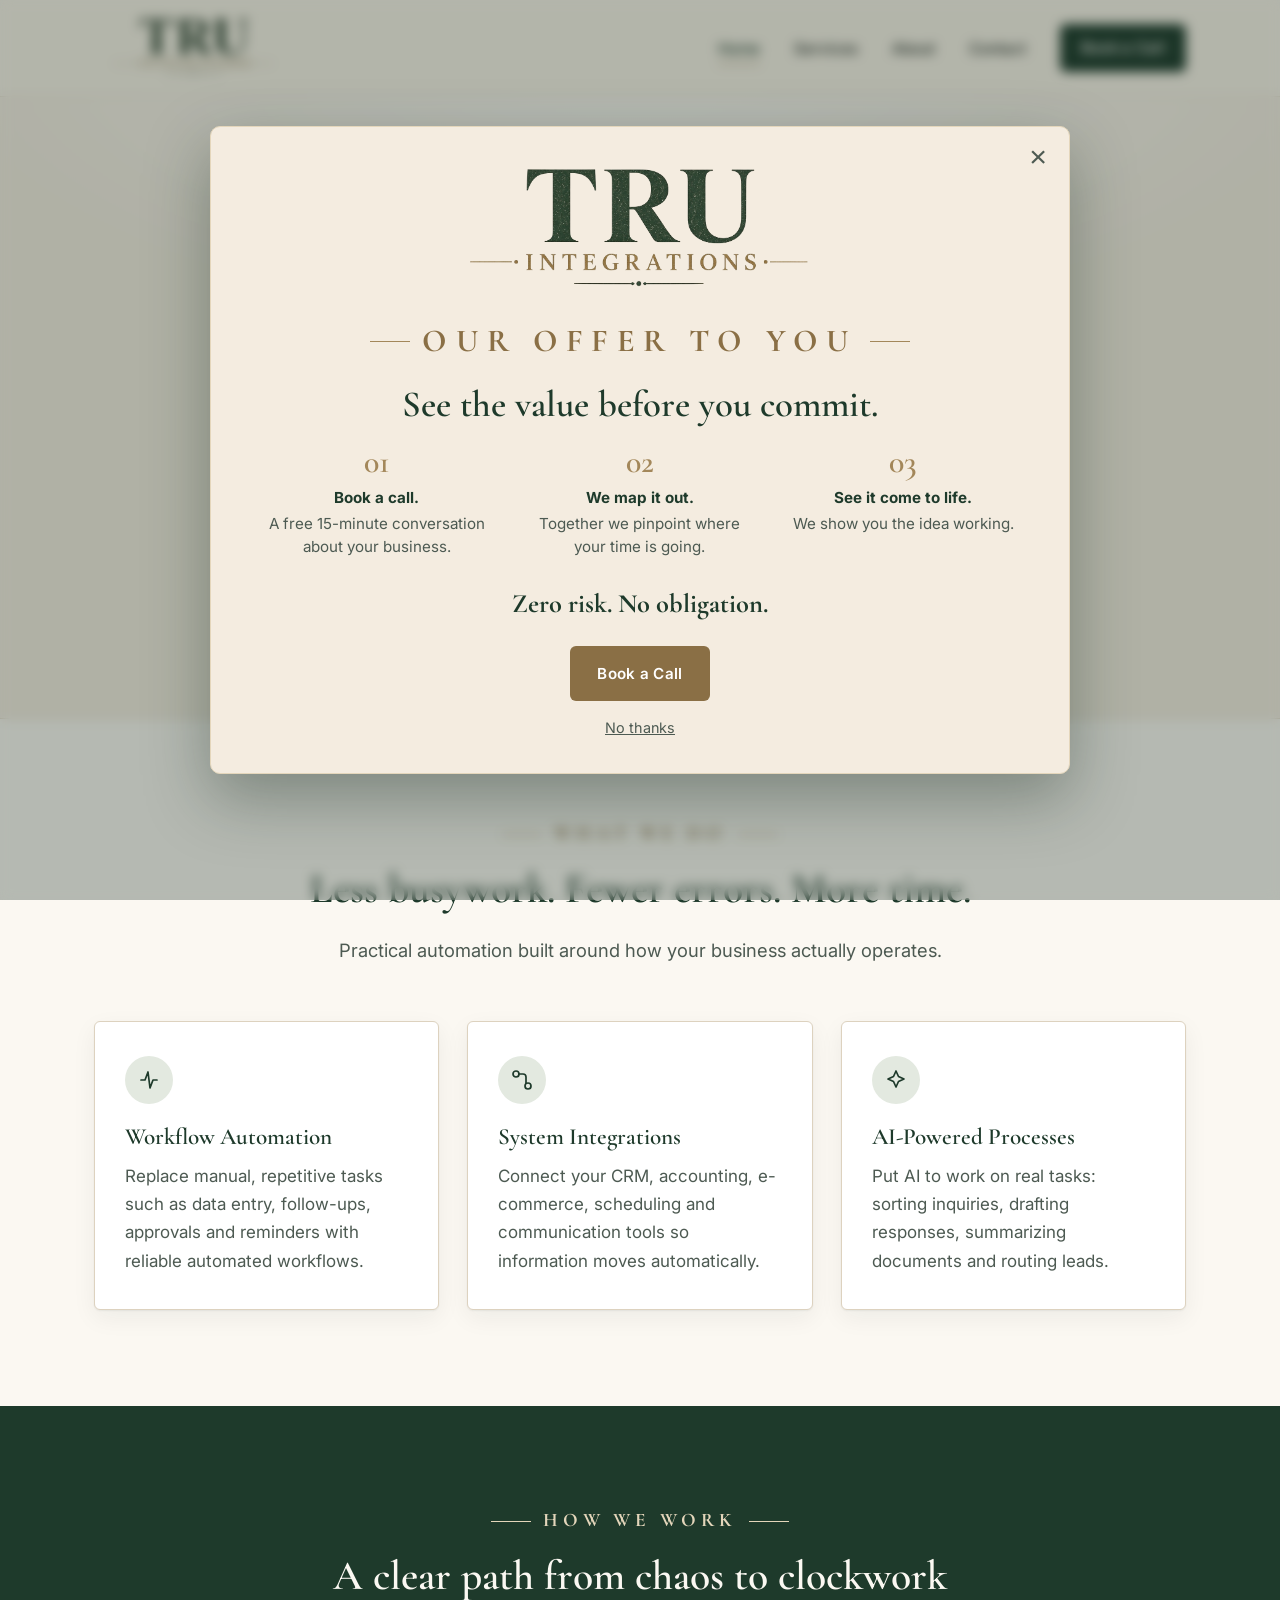
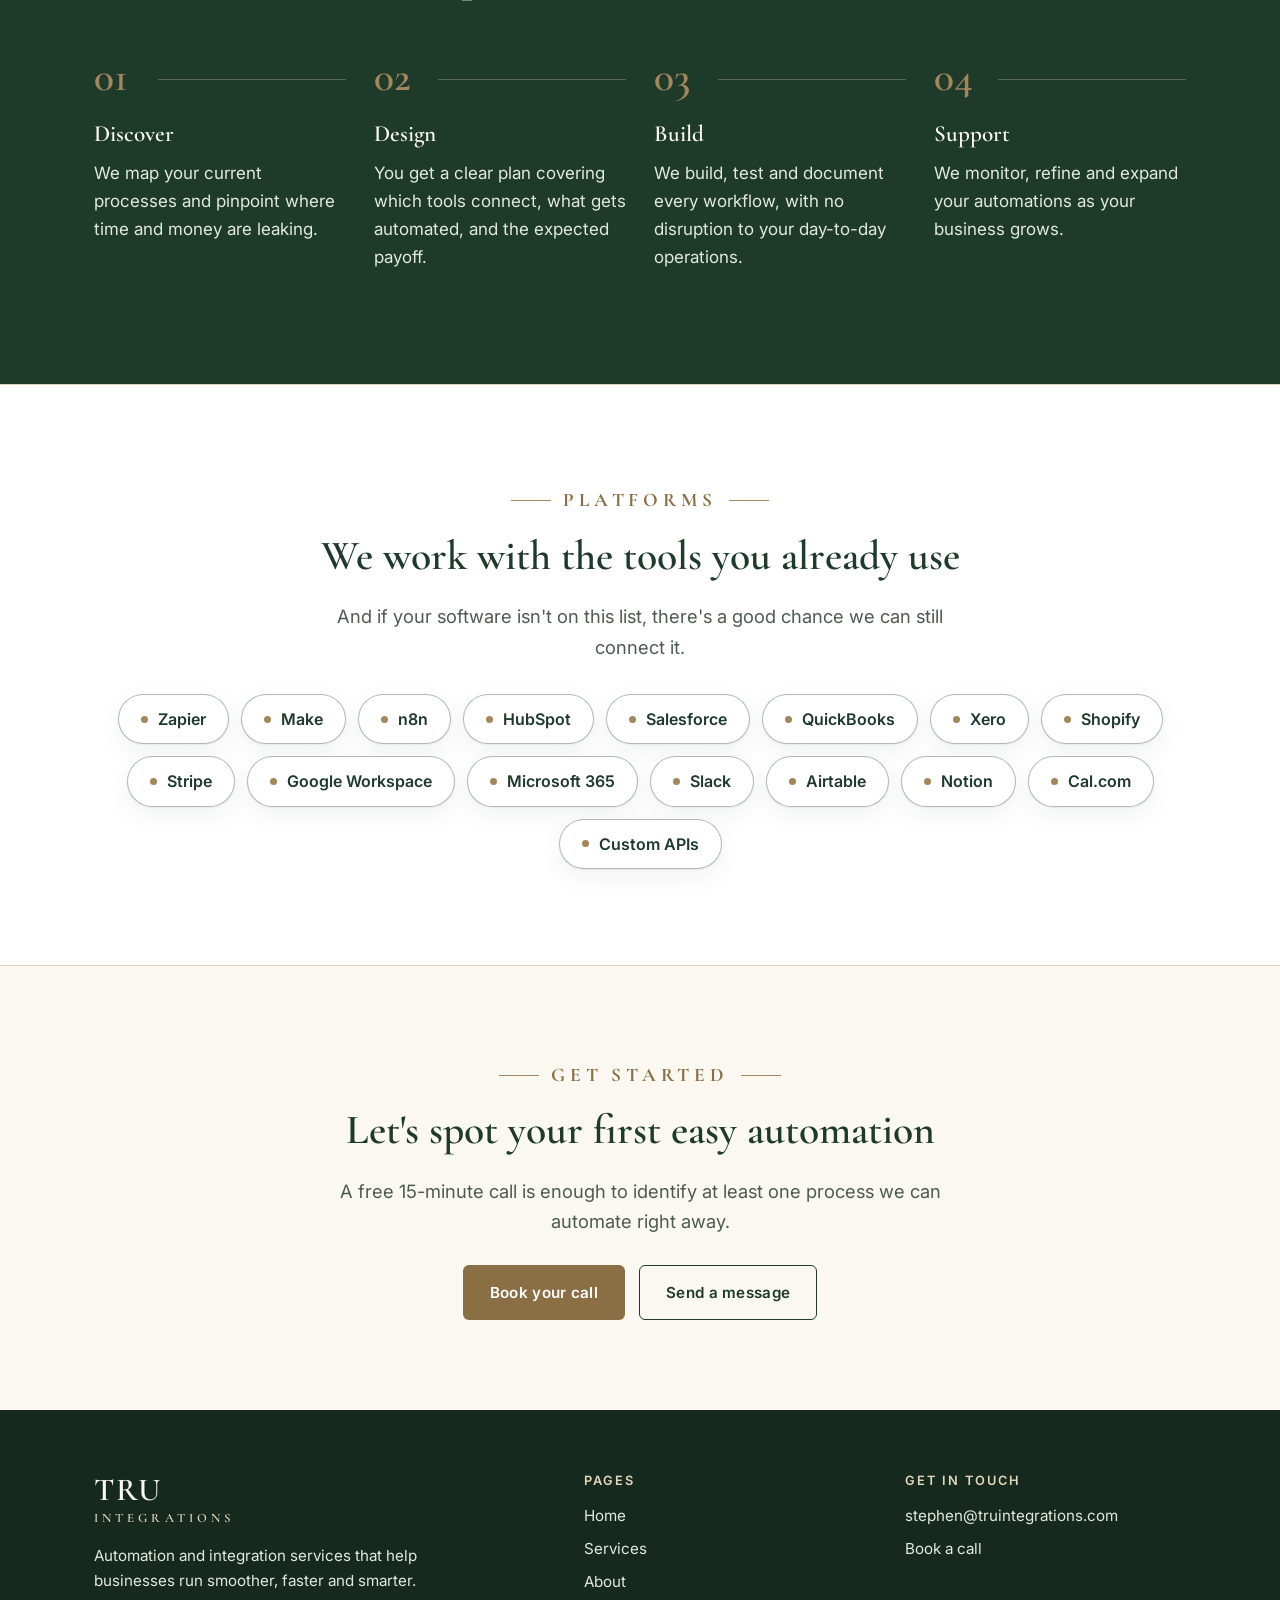
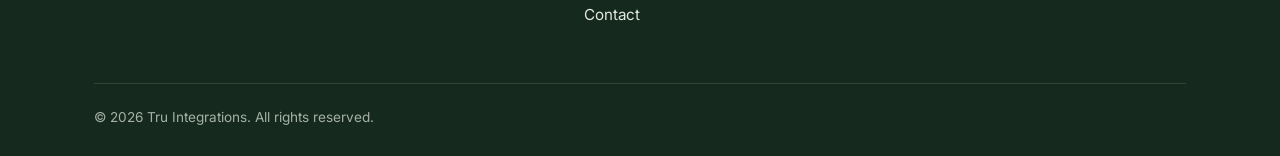
==== commit 547d91a0: "Update home page CTA headline" ====
--- a/index.html
+++ b/index.html
@@ -116,7 +116,7 @@
     <section class="cta">
       <div class="container center">
         <span class="eyebrow">Get started</span>
-        <h2>Let's find your first quick win</h2>
+        <h2>Let's spot your first easy automation</h2>
         <p class="lede">A free 15-minute call is enough to identify at least one process we can automate right away.</p>
         <div class="btn-row">
           <a class="btn btn-gold" data-book href="/contact.html">Book your call</a>
--- a/css/styles.css
+++ b/css/styles.css
@@ -138,9 +138,10 @@
   position: sticky;
   top: 0;
   z-index: 50;
-  background: rgba(244, 236, 224, 0.94);
-  backdrop-filter: saturate(140%) blur(8px);
-  border-bottom: 1px solid var(--line);
+  background: rgba(244, 236, 224, 0.5);
+  backdrop-filter: saturate(160%) blur(7px);
+  -webkit-backdrop-filter: saturate(160%) blur(7px);
+  border-bottom: 1px solid rgba(221, 210, 191, 0.7);
 }
 .nav {
   display: flex;
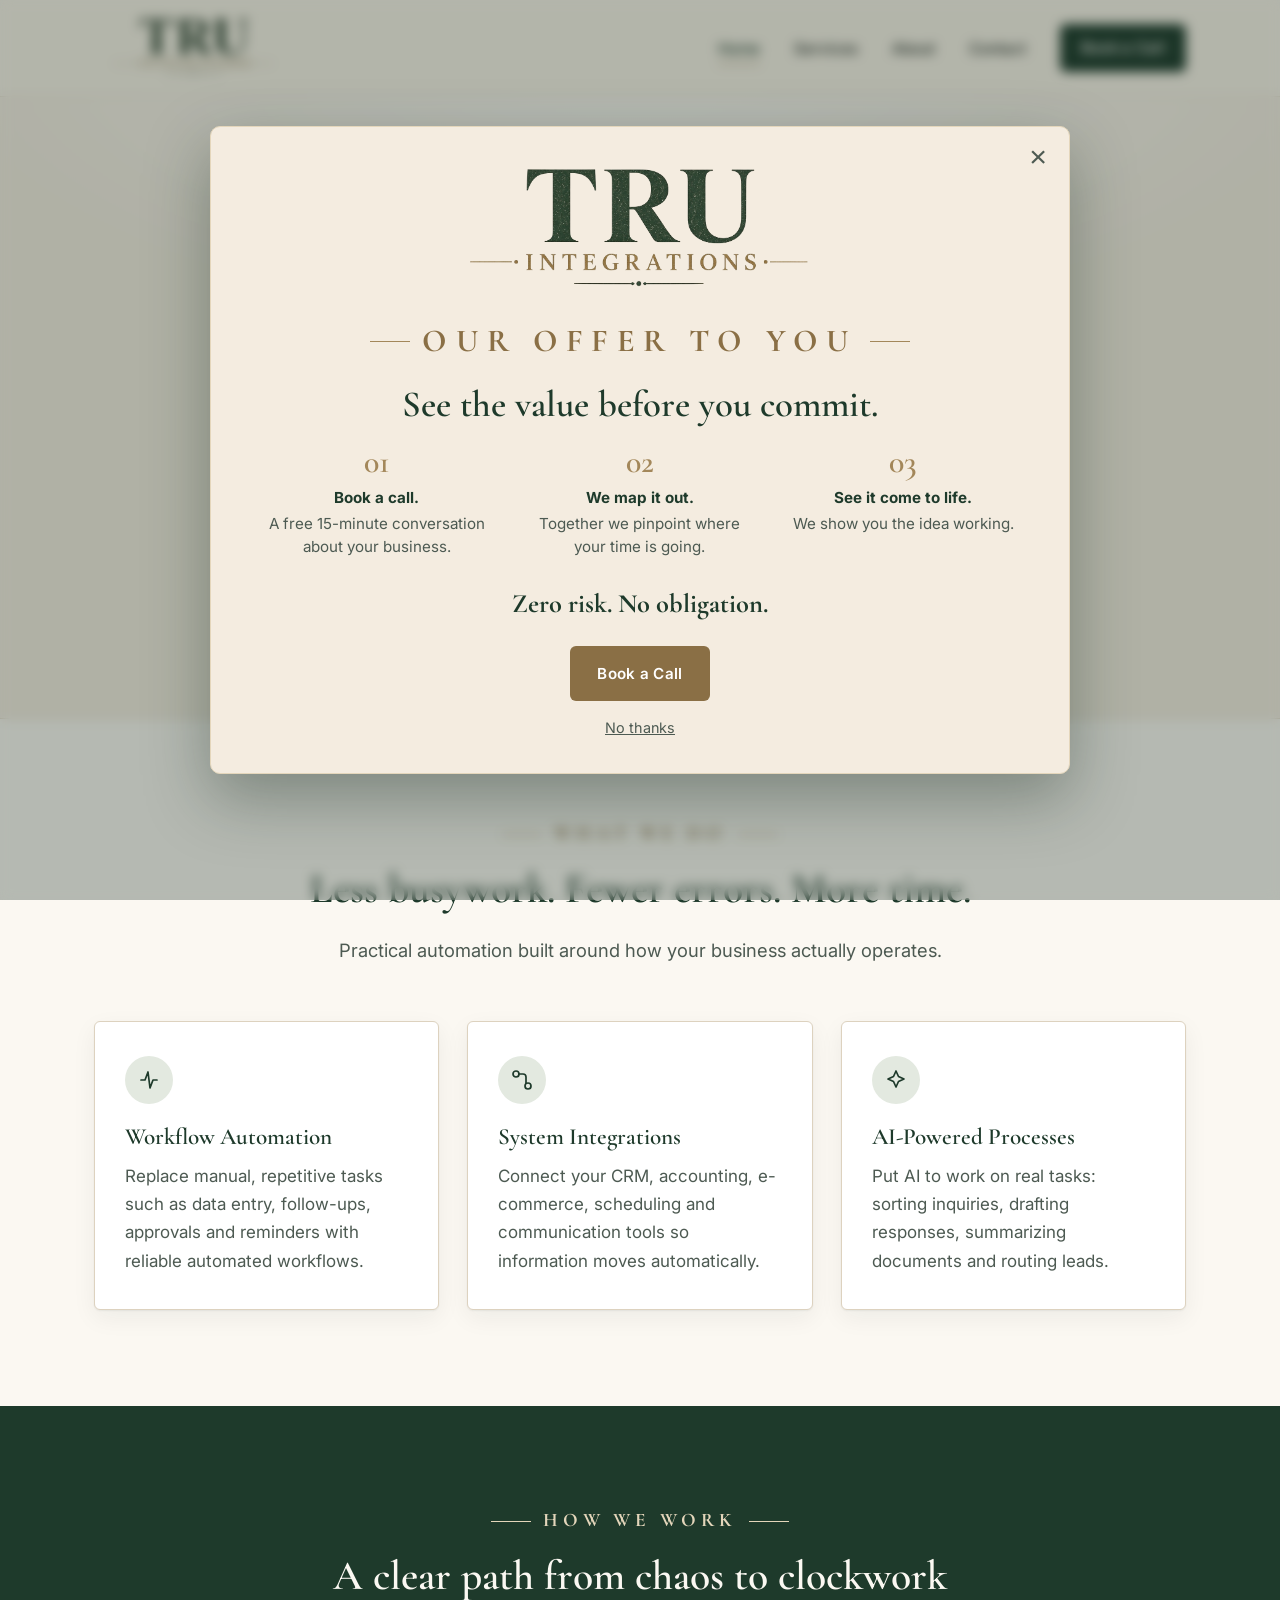
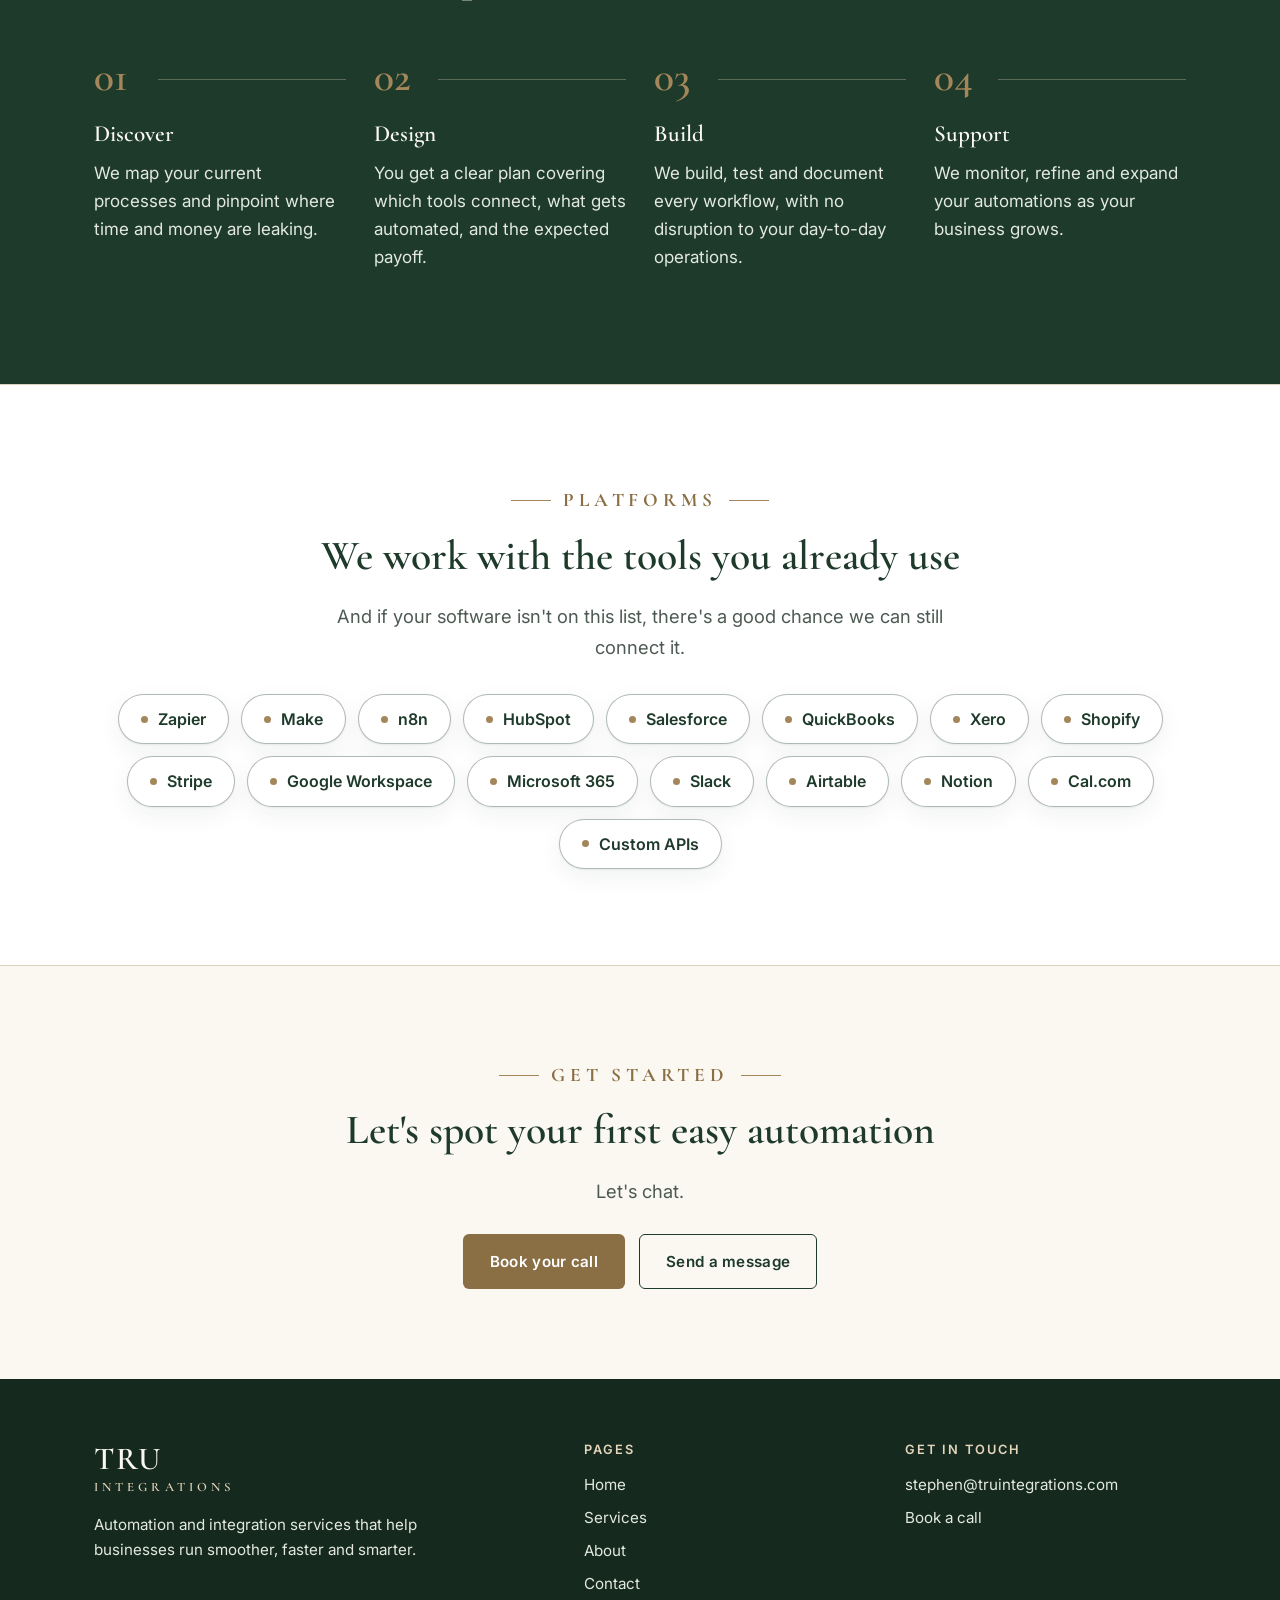
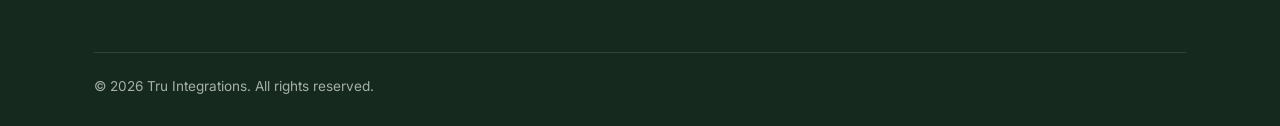
==== commit 874163b6: "Simplify home page CTA subtext to "Let's chat."" ====
--- a/index.html
+++ b/index.html
@@ -117,7 +117,7 @@
       <div class="container center">
         <span class="eyebrow">Get started</span>
         <h2>Let's spot your first easy automation</h2>
-        <p class="lede">A free 15-minute call is enough to identify at least one process we can automate right away.</p>
+        <p class="lede">Let's chat.</p>
         <div class="btn-row">
           <a class="btn btn-gold" data-book href="/contact.html">Book your call</a>
           <a class="btn btn-outline" href="/contact.html">Send a message</a>
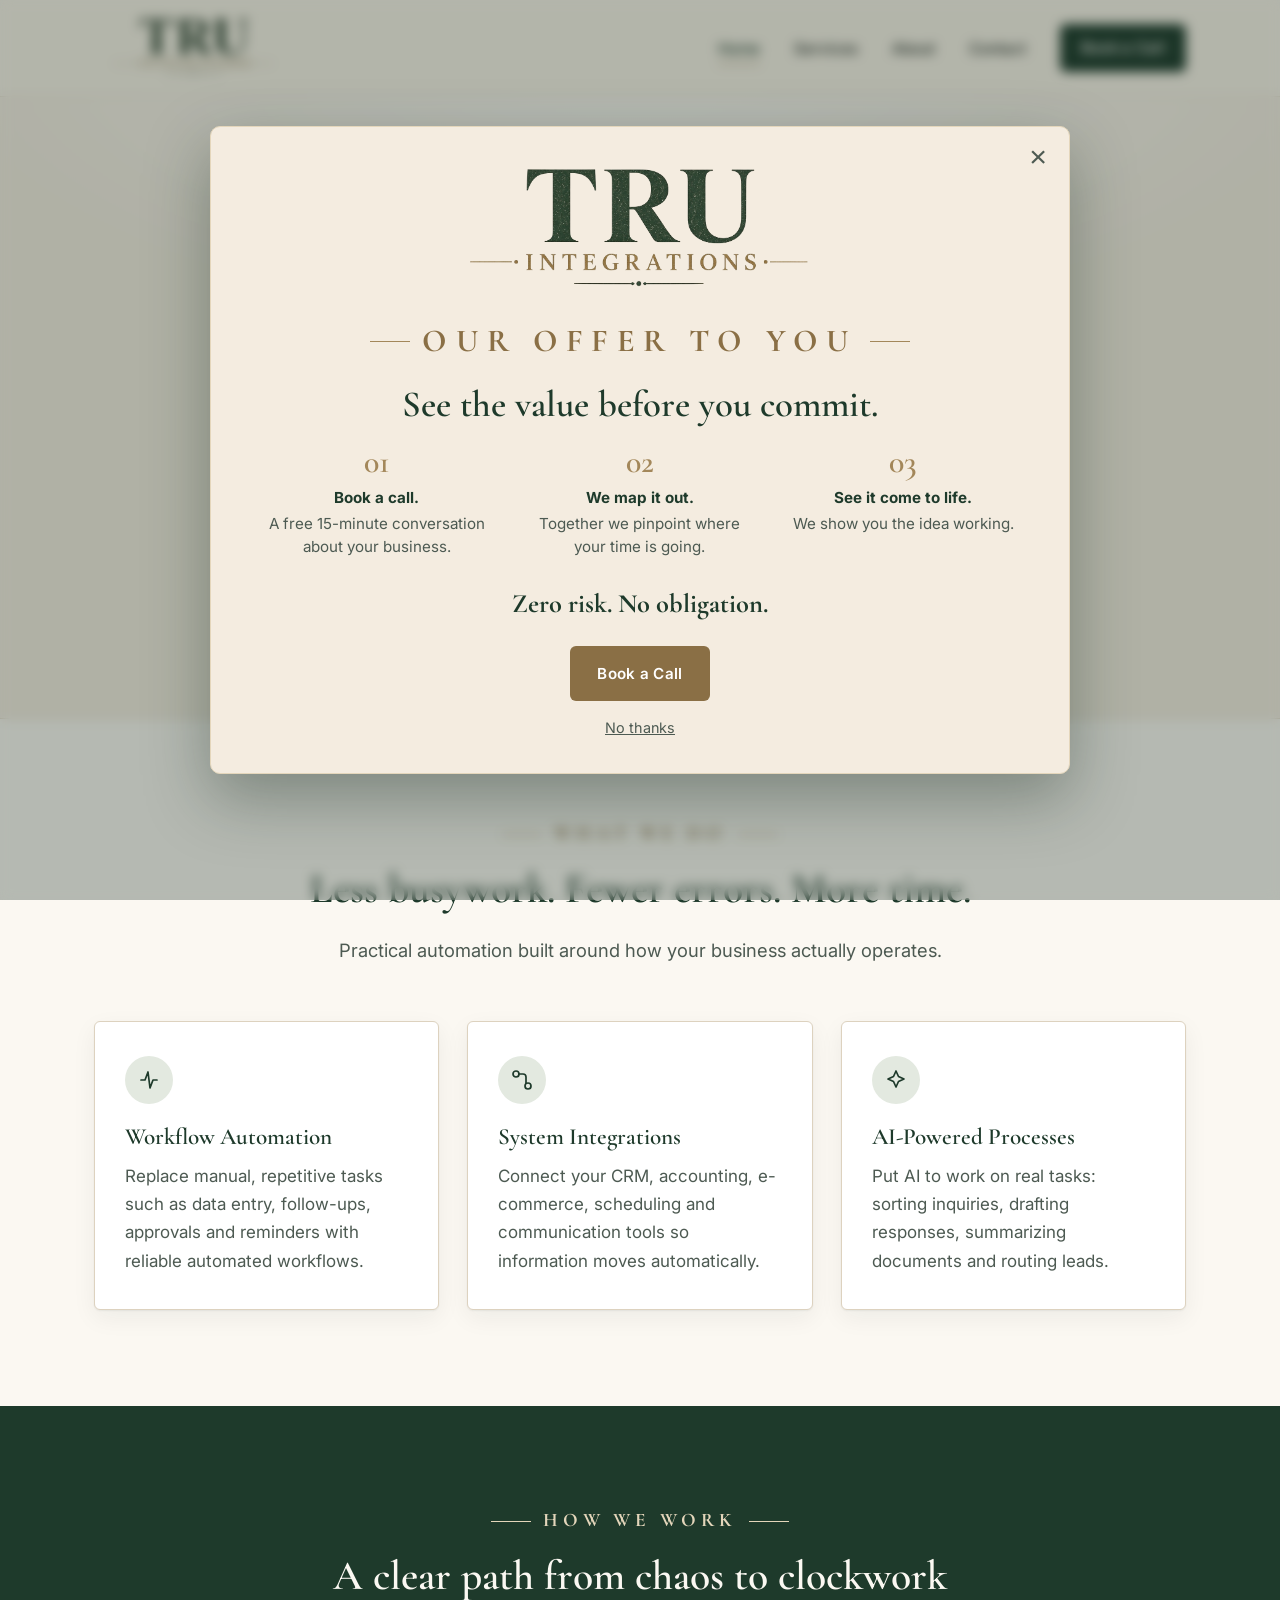
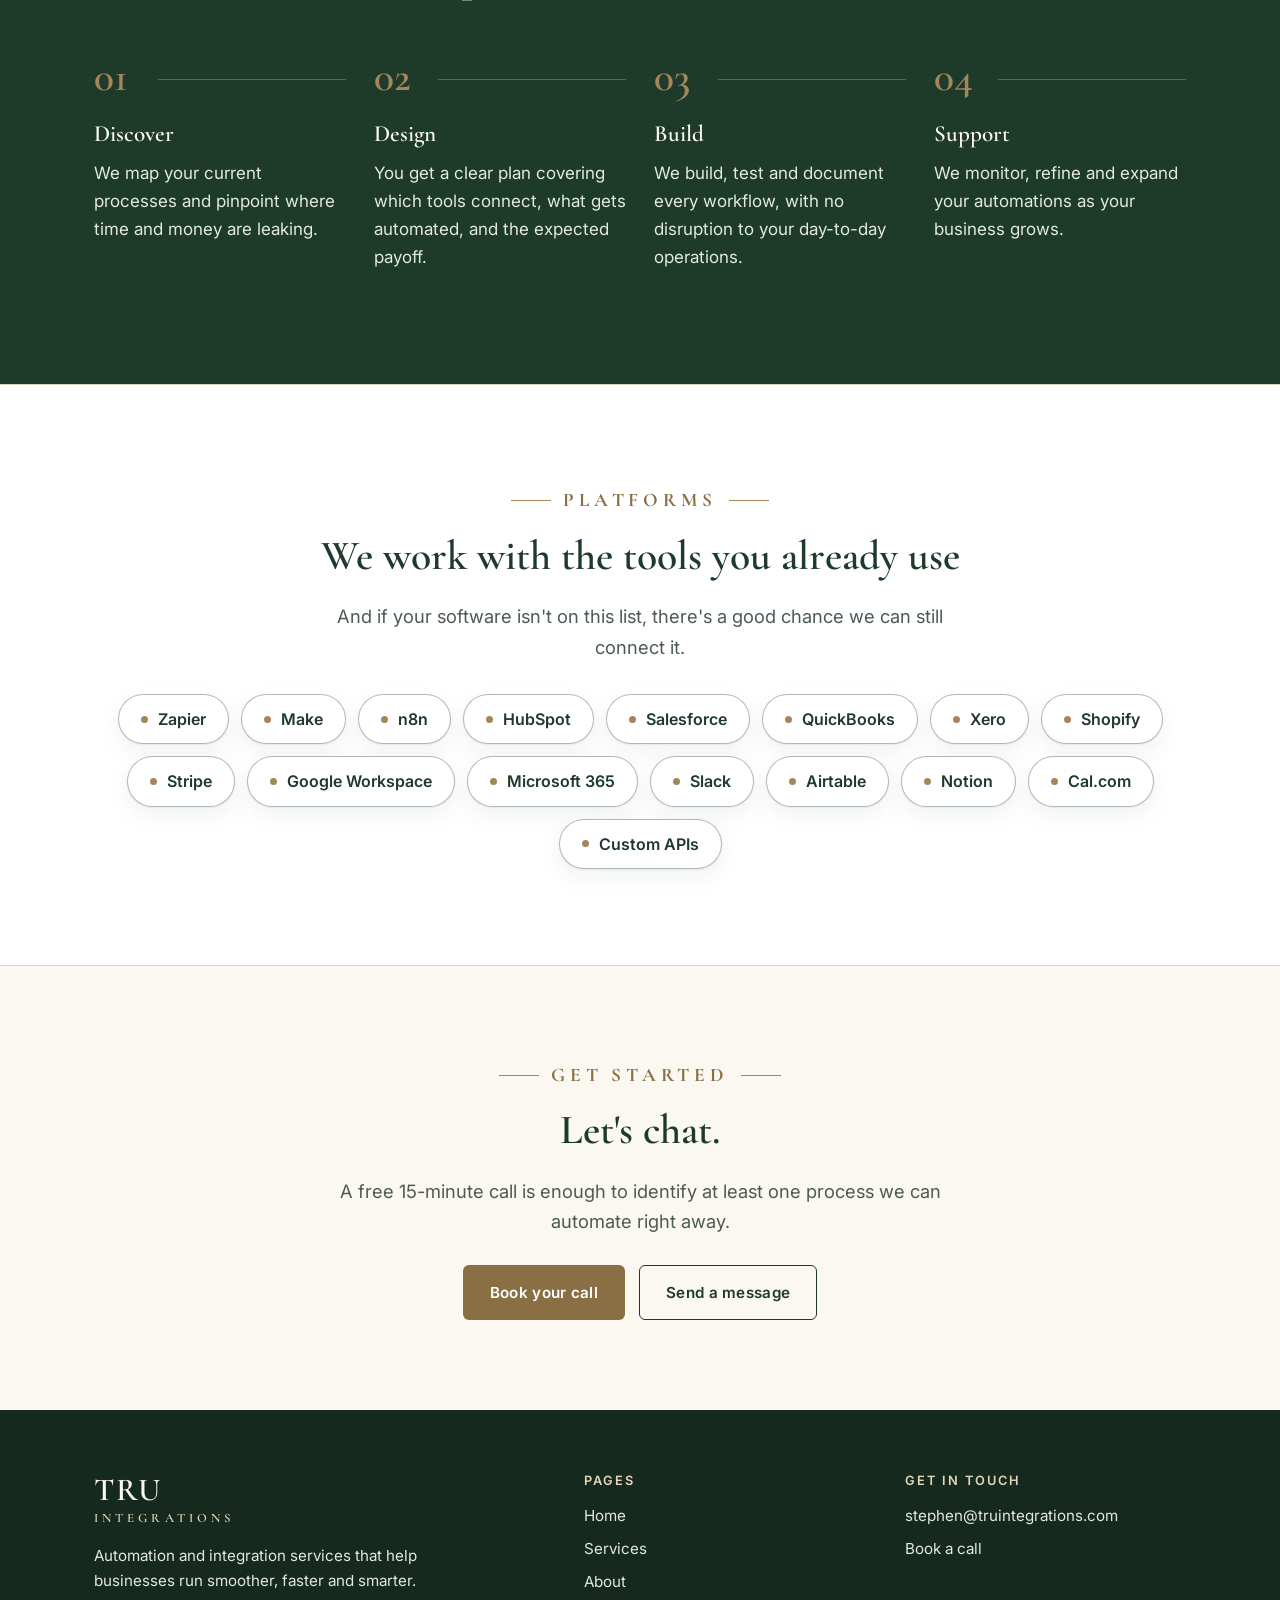
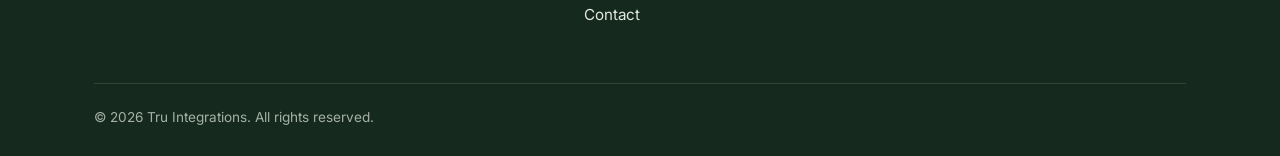
==== commit cb82c036: "Set home page CTA headline to "Let's chat." and restore subtext" ====
--- a/index.html
+++ b/index.html
@@ -116,8 +116,8 @@
     <section class="cta">
       <div class="container center">
         <span class="eyebrow">Get started</span>
-        <h2>Let's spot your first easy automation</h2>
-        <p class="lede">Let's chat.</p>
+        <h2>Let's chat.</h2>
+        <p class="lede">A free 15-minute call is enough to identify at least one process we can automate right away.</p>
         <div class="btn-row">
           <a class="btn btn-gold" data-book href="/contact.html">Book your call</a>
           <a class="btn btn-outline" href="/contact.html">Send a message</a>
